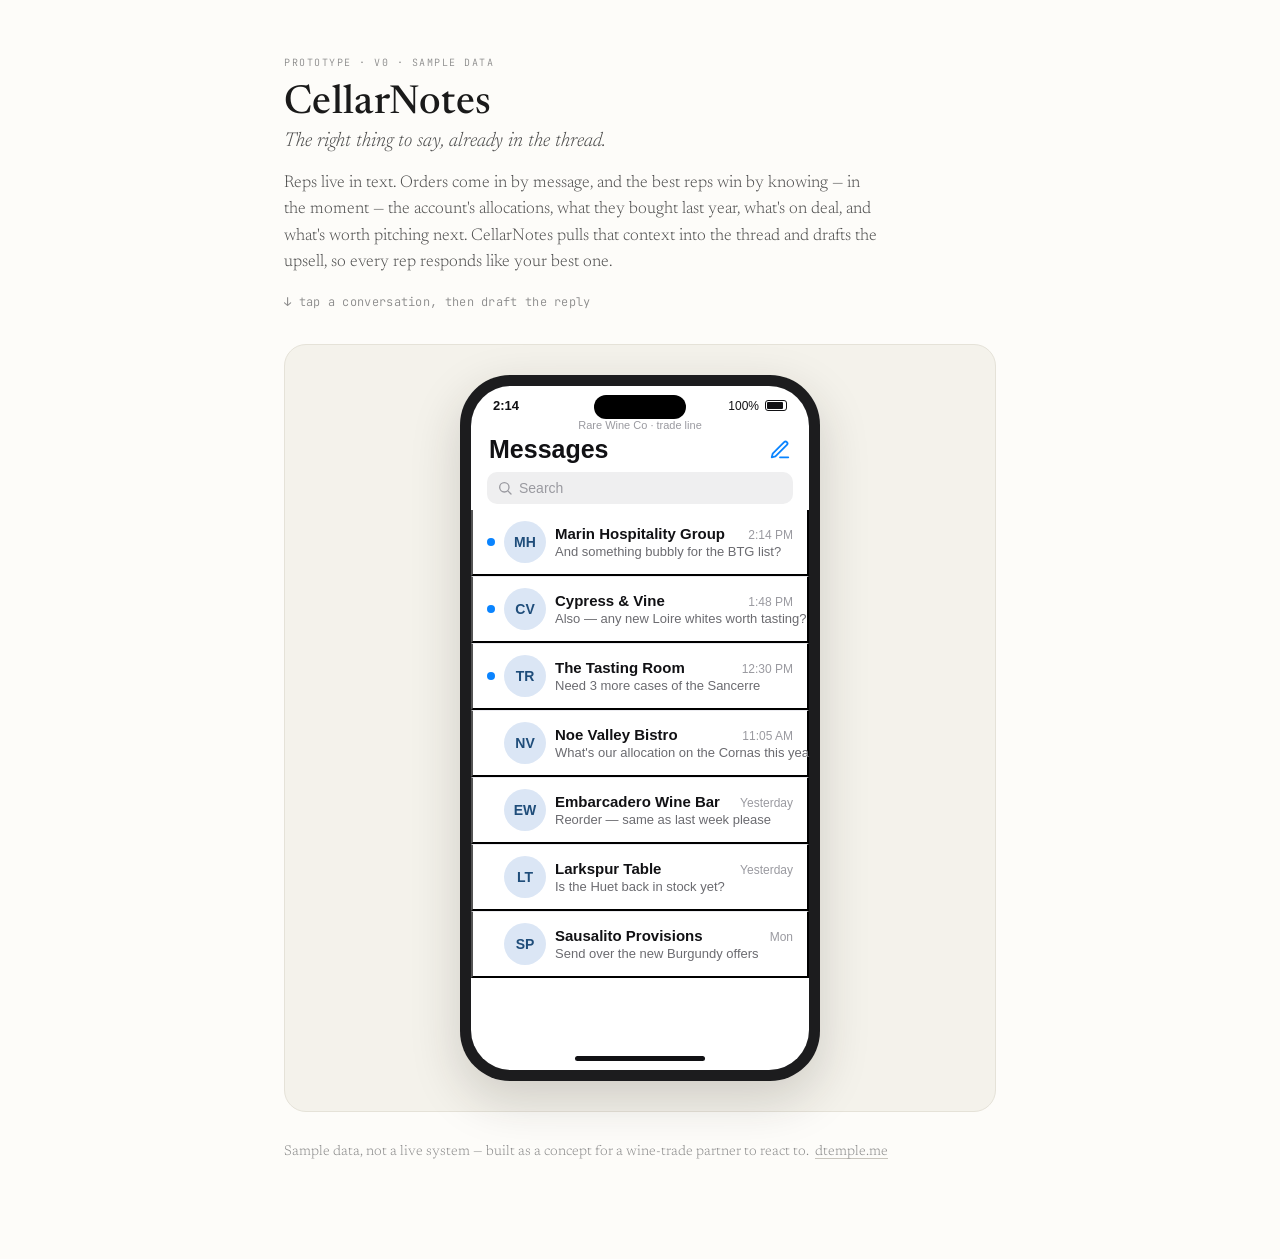
==== cellar-notes/index.html @ 5ddd9b8a "Add CellarNotes prototype at /cellar-notes (unlisted)" ====
<!doctype html>
<html lang="en">
<head>
<meta charset="utf-8" />
<meta name="viewport" content="width=device-width,initial-scale=1" />
<title>CellarNotes — prototype</title>
<meta name="description" content="A texting copilot for wine sales reps: every inbound order, enriched with the account data you need to upsell. Concept prototype." />
<meta name="theme-color" content="#fdfcf9" />
<meta property="og:title" content="CellarNotes — prototype" />
<meta property="og:description" content="A texting copilot for wine sales reps. Tap a conversation, see the account context, draft the upsell. Sample data, concept prototype." />
<meta property="og:type" content="website" />
<link rel="preconnect" href="https://fonts.googleapis.com">
<link rel="preconnect" href="https://fonts.gstatic.com" crossorigin>
<link href="https://fonts.googleapis.com/css2?family=Newsreader:ital,opsz,wght@0,6..72,300;0,6..72,400;0,6..72,500;0,6..72,600;1,6..72,400&family=JetBrains+Mono:wght@400;500&display=swap" rel="stylesheet">
<style>
  :root{
    --ink:#1a1a1a; --ink-2:#4a4a4a; --ink-3:#8a8a8a; --ink-4:#c8c5bd;
    --paper:#fdfcf9; --rule:#e5e2d8; --soft:#f4f2eb;
    --serif:'Newsreader',Georgia,'Times New Roman',serif;
    --mono:'JetBrains Mono',ui-monospace,SFMono-Regular,Menlo,monospace;
    /* phone palette (fixed light theme) */
    --scr:#ffffff; --bezel:#1c1c1e; --p1:#111114; --p2:#6b6b70; --p3:#9a9aa0;
    --sep:#ececf0; --bubble:#e9e9eb; --blue:#0a84ff; --bluebg:#eef4fc; --bluebd:#d3e2f5;
    --chipbg:#e7f0fb; --chiptx:#185fa5; --avbg:#dbe6f5; --avtx:#1f4d7a;
    --warn:#9a6700; --down:#b3261e; --up:#1e7a4d;
  }
  *{box-sizing:border-box}
  html,body{margin:0;padding:0}
  body{background:var(--paper);color:var(--ink);font-family:var(--serif);font-weight:300;-webkit-font-smoothing:antialiased;text-rendering:optimizeLegibility;}
  a{color:inherit}
  .wrap{max-width:760px;margin:0 auto;padding:56px 24px 96px;}
  .eyebrow{font-family:var(--mono);font-size:10px;letter-spacing:1.5px;text-transform:uppercase;color:var(--ink-3);margin:0 0 14px}
  h1{font-family:var(--serif);font-weight:500;font-size:40px;line-height:1.05;letter-spacing:0.3px;margin:0 0 6px}
  .lede{font-style:italic;font-size:20px;color:var(--ink-2);margin:0 0 20px}
  .intro{font-size:17px;line-height:1.55;color:var(--ink-2);max-width:60ch;margin:0 0 8px}
  .hint{font-family:var(--mono);font-size:12px;color:var(--ink-3);letter-spacing:.3px;margin:18px 0 0}
  .stage{margin:34px 0 0;background:var(--soft);border:1px solid var(--rule);border-radius:22px;padding:30px 16px;display:flex;justify-content:center}
  .foot{margin:30px 0 0;font-size:14px;color:var(--ink-3);line-height:1.5}
  .foot a{text-decoration:underline;text-decoration-color:var(--ink-4);text-underline-offset:3px}

  .device{width:min(360px,94vw);background:var(--bezel);border-radius:50px;padding:11px;box-shadow:0 18px 50px rgba(40,36,28,.18)}
  .screen{position:relative;background:var(--scr);border-radius:40px;overflow:hidden;height:min(720px,76vh);min-height:560px;display:flex;flex-direction:column;font-family:-apple-system,BlinkMacSystemFont,'Segoe UI',Roboto,Helvetica,Arial,sans-serif}
  .island{position:absolute;top:9px;left:50%;transform:translateX(-50%);width:92px;height:24px;background:#000;border-radius:14px;z-index:6}
  .statusbar{display:flex;justify-content:space-between;align-items:center;padding:12px 22px 4px;flex:none}
  .statusbar .t{font-size:13px;font-weight:600;color:var(--p1)}
  .batt{display:inline-block;width:22px;height:11px;border:1px solid var(--p1);border-radius:3px}
  .batt span{display:block;margin:1px;width:16px;height:7px;background:var(--p1);border-radius:1px}
  .scroll{flex:1;overflow-y:auto;-webkit-overflow-scrolling:touch}
  .homebar{height:5px;width:130px;background:var(--p1);border-radius:3px;margin:6px auto 9px;flex:none}
  svg.ic{display:block}

  /* inbox */
  .ib-top{display:flex;justify-content:space-between;align-items:center;padding:4px 18px 6px}
  .ib-top .h{font-size:25px;font-weight:600;color:var(--p1)}
  .ib-label{font-size:11px;color:var(--p3);text-align:center;margin:2px 0 0}
  .search{margin:2px 16px 6px;background:#efeff0;border-radius:10px;display:flex;align-items:center;gap:6px;padding:8px 10px;color:var(--p3);font-size:14px}
  .row{display:flex;align-items:center;gap:9px;padding:11px 14px;border-top:.5px solid var(--sep);cursor:pointer;background:none;width:100%;text-align:left;font:inherit}
  .row:hover{background:#f6f6f8}
  .row:first-of-type{border-top:none}
  .dot{width:8px;display:flex;justify-content:center;flex:none}
  .dot span{width:8px;height:8px;border-radius:50%;background:var(--blue)}
  .av{width:42px;height:42px;border-radius:50%;background:var(--avbg);color:var(--avtx);display:flex;align-items:center;justify-content:center;font-size:14px;font-weight:600;flex:none}
  .rmid{flex:1;min-width:0}
  .rtop{display:flex;justify-content:space-between;align-items:baseline;gap:8px}
  .rname{font-size:15px;font-weight:600;color:var(--p1)}
  .rtime{font-size:12px;color:var(--p3);white-space:nowrap}
  .rprev{margin:1px 0 0;font-size:13px;color:var(--p2);white-space:nowrap;overflow:hidden;text-overflow:ellipsis}

  /* thread */
  .thbar{position:relative;display:flex;flex-direction:column;align-items:center;gap:2px;padding:2px 46px 9px;border-bottom:.5px solid var(--sep);flex:none}
  .thbar .back{position:absolute;left:10px;top:4px;color:var(--blue);background:none;border:none;cursor:pointer;padding:4px}
  .thbar .info{position:absolute;right:14px;top:8px;color:var(--blue)}
  .thav{width:34px;height:34px;border-radius:50%;background:var(--avbg);color:var(--avtx);display:flex;align-items:center;justify-content:center;font-size:13px;font-weight:600}
  .thname{font-size:13px;font-weight:600;color:var(--p1)}
  .thsub{font-size:11px;color:var(--p3)}
  .msgs{padding:12px 14px;display:flex;flex-direction:column;gap:8px}
  .stamp{text-align:center;font-size:11px;color:var(--p3);margin:0 0 2px}
  .b-them{align-self:flex-start;max-width:80%;background:var(--bubble);color:var(--p1);border-radius:18px;padding:8px 13px;font-size:14.5px;line-height:1.4}
  .b-me{align-self:flex-end;max-width:80%;background:var(--blue);color:#fff;border-radius:18px;padding:8px 13px;font-size:14.5px;line-height:1.4}
  .card{border:.5px solid #e0e0e4;border-radius:14px;padding:12px;margin-top:2px}
  .card .chiprow{display:flex;align-items:center;gap:6px;margin-bottom:8px}
  .chip{display:inline-flex;align-items:center;gap:4px;background:var(--chipbg);color:var(--chiptx);font-size:12px;padding:3px 8px;border-radius:8px}
  .chip2{display:inline-flex;align-items:center;gap:5px;color:#0c447c;font-size:13px;font-weight:600}
  .auto{font-size:11px;color:var(--p3)}
  .crow{display:flex;justify-content:space-between;align-items:center;padding:5px 0;gap:10px}
  .crow+.crow{border-top:.5px solid #efeff2}
  .clab{font-size:13px;color:var(--p2)}
  .cval{font-size:13px;font-weight:600;color:var(--p1);text-align:right}
  .cval.warn{color:var(--warn)} .cval.down{color:var(--down)} .cval.up{color:var(--up)}
  .drawbtn{margin-top:10px;width:100%;display:flex;align-items:center;justify-content:center;gap:6px;background:#fff;border:1px solid var(--bluebd);color:#0c447c;border-radius:10px;padding:9px 0;font-size:13.5px;font-weight:600;cursor:pointer}
  .drawbtn:hover{background:#f6faff}
  .sugg{background:var(--bluebg);border:.5px solid var(--bluebd);border-radius:14px;padding:12px;margin-top:8px}
  .sugg .inner{background:#fff;border-radius:12px;padding:10px;margin:8px 0 10px;font-size:14px;line-height:1.5;color:var(--p1)}
  .sbtns{display:flex;gap:8px}
  .sbtns button{flex:1;display:flex;align-items:center;justify-content:center;gap:5px;border-radius:10px;padding:9px 0;font-size:14px;font-weight:600;cursor:pointer}
  .send{background:var(--blue);color:#fff;border:none}
  .edit{background:#fff;color:#0c447c;border:1px solid var(--bluebd)}
  .composer{display:flex;align-items:center;gap:8px;padding:8px 12px;border-top:.5px solid var(--sep);flex:none}
  .composer .plus{color:#8a8a8e;flex:none}
  .cwrap{flex:1;display:flex;align-items:center;border:1px solid #d6d6da;border-radius:18px;padding:4px 6px 4px 12px}
  .cwrap input{flex:1;border:none;outline:none;font-size:14px;font-family:inherit;background:transparent;color:var(--p1)}
  .cwrap input::placeholder{color:var(--p3)}
  .csend{width:28px;height:28px;border-radius:50%;background:var(--blue);color:#fff;border:none;display:flex;align-items:center;justify-content:center;cursor:pointer;flex:none}
  .csend.off{background:#cdd0d6;cursor:default}
  @media(max-width:520px){.wrap{padding:40px 16px 72px}h1{font-size:32px}.lede{font-size:18px}}
</style>
</head>
<body>
<div class="wrap">
  <p class="eyebrow">Prototype · v0 · sample data</p>
  <h1>CellarNotes</h1>
  <p class="lede">The right thing to say, already in the thread.</p>
  <p class="intro">Reps live in text. Orders come in by message, and the best reps win by knowing — in the moment — the account's allocations, what they bought last year, what's on deal, and what's worth pitching next. CellarNotes pulls that context into the thread and drafts the upsell, so every rep responds like your best one.</p>
  <p class="hint">↓ tap a conversation, then draft the reply</p>

  <div class="stage">
    <div class="device">
      <div class="screen">
        <div class="island"></div>
        <div class="statusbar">
          <span class="t" id="clock">2:14</span>
          <span style="display:flex;align-items:center;gap:6px">
            <span style="font-size:12px;color:var(--p1)">100%</span>
            <span class="batt"><span></span></span>
          </span>
        </div>
        <div class="scroll" id="scroll"></div>
        <div id="footer"></div>
        <div class="homebar"></div>
      </div>
    </div>
  </div>

  <p class="foot">Sample data, not a live system — built as a concept for a wine-trade partner to react to. &nbsp;<a href="https://dtemple.me/">dtemple.me</a></p>
</div>

<script>
function ic(name, size, cls){
  size = size || 20;
  var P = {
    chevL:['<path d="M15 18l-6-6 6-6"/>',0],
    chevR:['<path d="M9 6l6 6-6 6"/>',0],
    info:['<circle cx="12" cy="12" r="9"/><path d="M12 16v-4"/><path d="M12 8h.01"/>',0],
    search:['<circle cx="11" cy="11" r="7"/><path d="M21 21l-4.3-4.3"/>',0],
    pencil:['<path d="M12 20h9"/><path d="M16.5 3.5a2.1 2.1 0 0 1 3 3L7 19l-4 1 1-4z"/>',0],
    bolt:['<path d="M13 2L3 14h7l-1 8 10-12h-7z"/>',1],
    spark:['<path d="M12 3l1.7 4.8L18.5 9l-4.8 1.7L12 15l-1.7-4.3L5.5 9l4.8-1.2z"/>',1],
    send:['<path d="M22 2L11 13"/><path d="M22 2l-7 20-4-9-9-4z"/>',0],
    arrow:['<path d="M5 12h14"/><path d="M13 6l6 6-6 6"/>',0],
    mic:['<rect x="9" y="2" width="6" height="11" rx="3"/><path d="M5 10a7 7 0 0 0 14 0"/><path d="M12 19v3"/>',0],
    plus:['<path d="M12 5v14M5 12h14"/>',0]
  };
  var d = P[name]; var fill = d[1] ? 'currentColor' : 'none';
  return '<svg class="ic '+(cls||'')+'" width="'+size+'" height="'+size+'" viewBox="0 0 24 24" fill="'+fill+'" stroke="currentColor" stroke-width="2" stroke-linecap="round" stroke-linejoin="round" aria-hidden="true">'+d[0]+'</svg>';
}
function esc(s){return s.replace(/&/g,'&amp;').replace(/</g,'&lt;').replace(/>/g,'&gt;');}

var convs = {
  marin:{name:"Marin Hospitality Group",initials:"MH",sub:"on-premise · San Francisco",time:"2:14 PM",unread:true,
    preview:"And something bubbly for the BTG list?",
    messages:[{f:'them',t:"Hey — can I get 6 cases of the Conterno Barolo '19?"},{f:'them',t:"And something bubbly you'd put on a by-the-glass list?"}],
    context:[["Conterno '19 allocation","4 of 12 cases left","warn"],["Spend YTD vs last yr","$48k ↓ from $61k","down"],["Top categories","Champagne, Barolo",""],["Open deal","5% case rate · ends Fri",""],["Selosse Champagne","In stock · bought last spr","up"]],
    suggestion:"Got you down for 4 cases of the Conterno '19 — that's the last of your allocation, so good timing. For bubbles, the Selosse just landed and you crushed it last spring. Want 2 cases at your 5% case rate before it expires Friday?"},
  cypress:{name:"Cypress & Vine",initials:"CV",sub:"retail shop · Healdsburg",time:"1:48 PM",unread:true,
    preview:"Also — any new Loire whites worth tasting?",
    messages:[{f:'them',t:"Can we move Friday's delivery to Monday?"},{f:'them',t:"Also — any new Loire whites worth tasting?"}],
    context:[["Account standing","Net-30 · current","up"],["Spend YTD vs last yr","$22k ↑ from $17k","up"],["Huet Vouvray","Inbound Tue · 8 cases",""],["Last Loire order","None in 9 months","warn"]],
    suggestion:"No problem — I'll push the delivery to Monday. On Loire: the new Huet Vouvray lands Tuesday and you haven't tasted the lineup in a while. Want me to set aside 2 cases plus a sample for the team?"},
  tasting:{name:"The Tasting Room",initials:"TR",sub:"on-premise · Oakland",time:"12:30 PM",unread:true,
    preview:"Need 3 more cases of the Sancerre",
    messages:[{f:'them',t:"Need 3 more cases of the Sancerre"}],
    context:[["Sancerre (current)","In stock · 26 cases","up"],["Reorder pace","Every ~2 weeks",""],["Never tried","Pouilly-Fumé, same grower",""],["Open deal","Mixed-case 6% off",""]],
    suggestion:"3 cases of the Sancerre on the way. Same grower just released a Pouilly-Fumé that drinks like the Sancerre's bigger sibling — want me to drop one case in at the 6% mixed-case rate so you can pour both?"},
  noe:{name:"Noe Valley Bistro",initials:"NV",sub:"on-premise · San Francisco",time:"11:05 AM",unread:false,
    preview:"What's our allocation on the Cornas this year?",
    messages:[{f:'them',t:"What's our allocation on the Cornas this year?"}],
    context:[["Cornas allocation","2 of 6 cases left","warn"],["Spend YTD vs last yr","$31k ↑ from $28k","up"],["By-the-glass Rhônes","3 SKUs, strong sell-through",""],["Open deal","None active",""]],
    suggestion:"You've got 2 of your 6 cases of Cornas left for the year. Given how your Rhône by-the-glass is moving, want me to lock both now before they're gone? I can also send the new Saint-Joseph as a lower-price pour."},
  embarcadero:{name:"Embarcadero Wine Bar",initials:"EW",sub:"on-premise · San Francisco",time:"Yesterday",unread:false,
    preview:"Reorder — same as last week please",
    messages:[{f:'them',t:"Reorder — same as last week please"}],
    context:[["Last week's order","6 SKUs · $4.2k",""],["Out of stock now","1 of 6 (Muscadet)","warn"],["Spend YTD vs last yr","$58k ↑ from $44k","up"],["New arrival","Grower Champagne, fits list",""]],
    suggestion:"Reorder's in — heads up, the Muscadet from last week is out, so I subbed the same grower's Gros Plant (very close). Also just landed a grower Champagne that fits your list — want a case to try by the glass?"},
  larkspur:{name:"Larkspur Table",initials:"LT",sub:"on-premise · Larkspur",time:"Yesterday",unread:false,
    preview:"Is the Huet back in stock yet?",
    messages:[{f:'them',t:"Is the Huet back in stock yet?"}],
    context:[["Huet Vouvray","Back in stock today","up"],["Account standing","Net-30 · 12 days out",""],["Spend YTD vs last yr","$19k ↓ from $24k","down"],["Open deal","5% case rate · ends Fri",""]],
    suggestion:"Good timing — the Huet just came back in today. Want me to put aside 2 cases at the 5% case rate before it closes Friday? You're running a little behind last year, so I can throw in the new Muscadet sample too."},
  sausalito:{name:"Sausalito Provisions",initials:"SP",sub:"retail shop · Sausalito",time:"Mon",unread:false,
    preview:"Send over the new Burgundy offers",
    messages:[{f:'them',t:"Send over the new Burgundy offers"}],
    context:[["Burgundy offers","7 new · 2 allocated",""],["Past Burgundy spend","$12k last yr",""],["Allocated to you","Roulot, 1 case","up"],["Offer window","Closes Wed","warn"]],
    suggestion:"Sending the full Burgundy sheet now. Two are allocation-only this year and I've got you down for 1 case of the Roulot — want me to confirm that before the window closes Wednesday? Happy to walk the rest by phone."}
};
var order = ["marin","cypress","tasting","noe","embarcadero","larkspur","sausalito"];
var state = {screen:'inbox', active:null};

function inboxHTML(){
  var rows = order.map(function(id){
    var c = convs[id];
    return '<button class="row" onclick="openThread(\''+id+'\')">'+
      '<span class="dot">'+(c.unread?'<span></span>':'')+'</span>'+
      '<span class="av">'+c.initials+'</span>'+
      '<span class="rmid"><span class="rtop"><span class="rname">'+esc(c.name)+'</span><span class="rtime">'+c.time+'</span></span>'+
      '<span class="rprev">'+esc(c.preview)+'</span></span></button>';
  }).join('');
  return '<p class="ib-label">Rare Wine Co · trade line</p>'+
    '<div class="ib-top"><span class="h">Messages</span><span style="color:var(--blue)">'+ic('pencil',22)+'</span></div>'+
    '<div class="search">'+ic('search',16)+'<span>Search</span></div>'+
    rows;
}

function threadHTML(id){
  var c = convs[id];
  var msgs = c.messages.map(function(m){
    return '<div class="'+(m.f==='them'?'b-them':'b-me')+'">'+esc(m.t)+'</div>';
  }).join('');
  var ctx = c.context.map(function(r){
    return '<div class="crow"><span class="clab">'+esc(r[0])+'</span><span class="cval '+r[2]+'">'+esc(r[1])+'</span></div>';
  }).join('');
  var contextCard = '<div class="card"><div class="chiprow"><span class="chip">'+ic('bolt',13)+'Account context</span><span class="auto">auto-pulled</span></div>'+ctx;
  if(!c.showSuggestion){
    contextCard += '<button class="drawbtn" onclick="reveal(\''+id+'\')">'+ic('spark',15)+'Draft the upsell reply</button>';
  }
  contextCard += '</div>';
  var suggCard = '';
  if(c.showSuggestion){
    suggCard = '<div class="sugg"><span class="chip2">'+ic('spark',15)+'Suggested reply</span>'+
      '<div class="inner">'+esc(c.suggestion)+'</div>'+
      '<div class="sbtns"><button class="send" onclick="sendSugg(\''+id+'\')">'+ic('send',15)+'Send</button>'+
      '<button class="edit" onclick="editSugg(\''+id+'\')">'+ic('pencil',15)+'Edit</button></div></div>';
  }
  var draft = c.draft || '';
  var on = draft.trim().length>0;
  return '<div class="thbar"><button class="back" onclick="goInbox()" aria-label="Back">'+ic('chevL',26)+'</button>'+
      '<span class="info">'+ic('info',22)+'</span>'+
      '<span class="thav">'+c.initials+'</span><span class="thname">'+esc(c.name)+'</span><span class="thsub">'+esc(c.sub)+'</span></div>'+
    '<div class="msgs"><p class="stamp">Today 2:14 PM</p>'+msgs+contextCard+suggCard+'</div>';
}

function composerHTML(id){
  var c = convs[id]; var draft = c.draft||''; var on = draft.trim().length>0;
  return '<div class="composer"><span class="plus">'+ic('plus',24)+'</span>'+
    '<div class="cwrap"><input id="cin" placeholder="Message" value="'+esc(draft).replace(/"/g,'&quot;')+'" oninput="onType(\''+id+'\',this.value)" onkeydown="if(event.key===\'Enter\')sendTyped(\''+id+'\')">'+
    '<button class="csend '+(on?'':'off')+'" onclick="sendTyped(\''+id+'\')" aria-label="Send">'+ic('arrow',16)+'</button></div></div>';
}

function render(){
  var scroll = document.getElementById('scroll');
  var footer = document.getElementById('footer');
  if(state.screen==='inbox'){
    scroll.innerHTML = inboxHTML();
    footer.innerHTML = '';
  } else {
    scroll.innerHTML = threadHTML(state.active);
    footer.innerHTML = composerHTML(state.active);
    scroll.scrollTop = scroll.scrollHeight;
  }
}
function openThread(id){ state.screen='thread'; state.active=id; render(); }
function goInbox(){ state.screen='inbox'; state.active=null; render(); }
function reveal(id){ convs[id].showSuggestion=true; render(); }
function sendSugg(id){ var c=convs[id]; c.messages.push({f:'me',t:c.suggestion}); c.showSuggestion=false; c.unread=false; render(); }
function editSugg(id){ var c=convs[id]; c.draft=c.suggestion; c.showSuggestion=false; render(); var el=document.getElementById('cin'); if(el){el.focus(); el.setSelectionRange(el.value.length,el.value.length);} }
function onType(id,v){ convs[id].draft=v; var b=document.querySelector('.csend'); if(b){ if(v.trim().length>0) b.classList.remove('off'); else b.classList.add('off'); } }
function sendTyped(id){ var c=convs[id]; var v=(c.draft||'').trim(); if(!v) return; c.messages.push({f:'me',t:v}); c.draft=''; c.unread=false; render(); }

render();
</script>
</body>
</html>
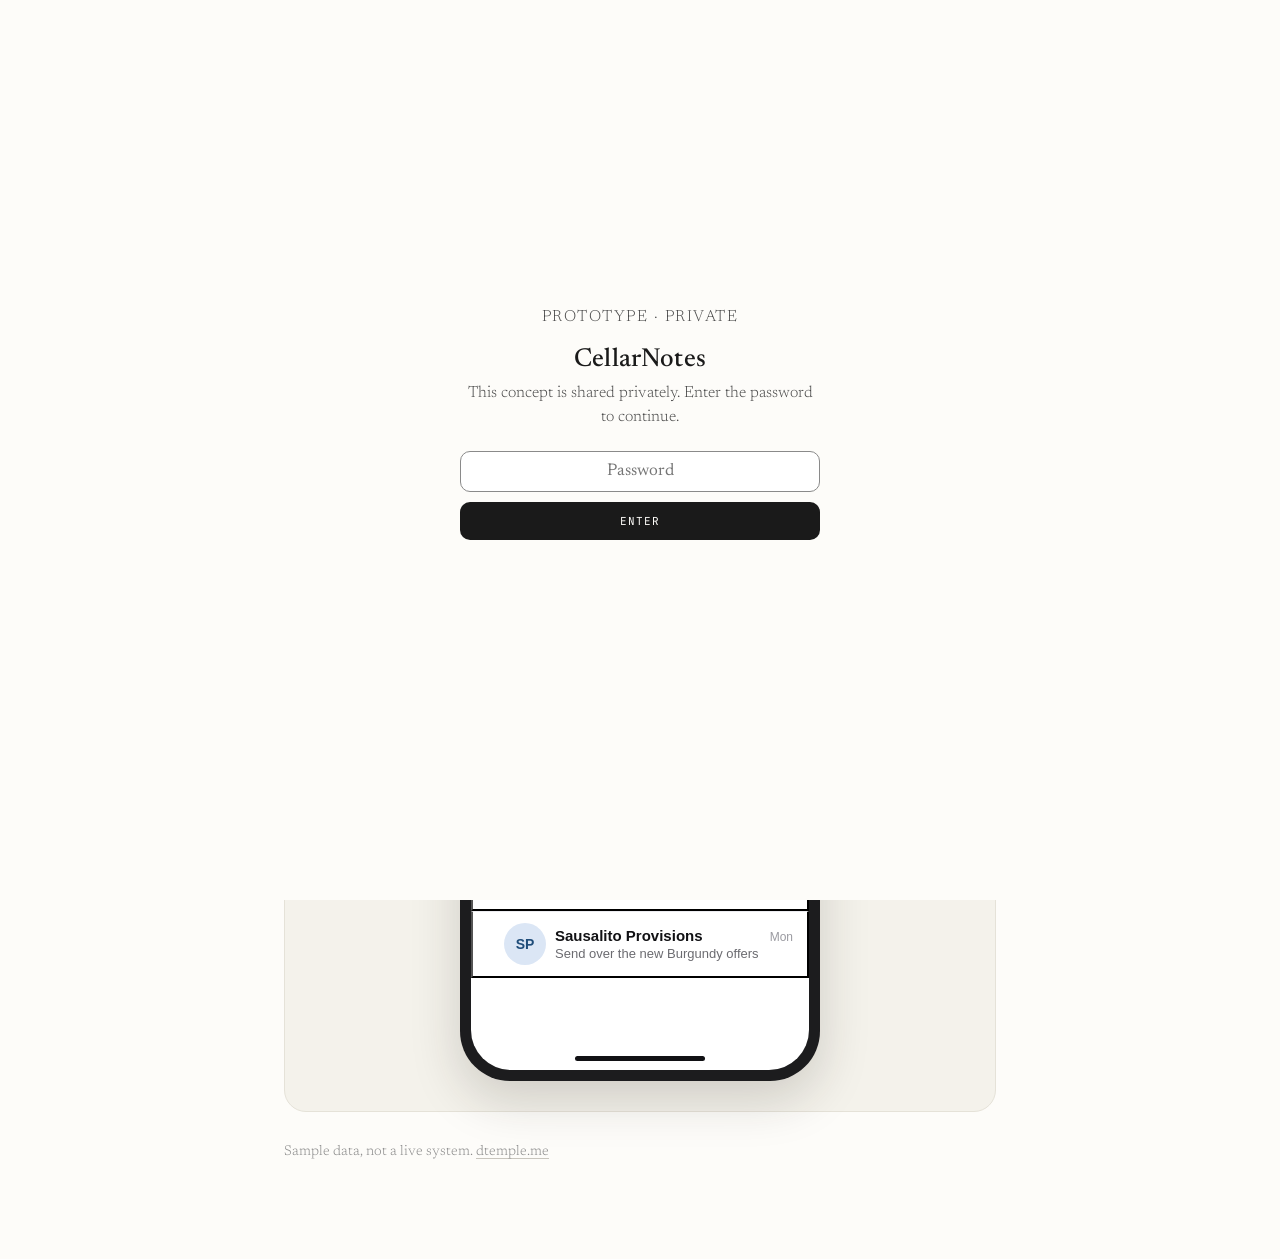
==== commit bb7a1356: "Add password gate to CellarNotes prototype Soft client-side gate (password: uno) so the prototype is" ====
--- a/cellar-notes/index.html
+++ b/cellar-notes/index.html
@@ -103,14 +103,41 @@
   .csend{width:28px;height:28px;border-radius:50%;background:var(--blue);color:#fff;border:none;display:flex;align-items:center;justify-content:center;cursor:pointer;flex:none}
   .csend.off{background:#cdd0d6;cursor:default}
   @media(max-width:520px){.wrap{padding:40px 16px 72px}h1{font-size:32px}.lede{font-size:18px}}
+
+  /* password gate */
+  .gate{position:fixed;inset:0;background:var(--paper);z-index:50;display:flex;align-items:center;justify-content:center;padding:24px}
+  .gate-card{width:min(360px,100%);text-align:center}
+  .gate .eyebrow{margin-bottom:18px}
+  .gate h2{font-family:var(--serif);font-weight:500;font-size:26px;letter-spacing:.3px;margin:0 0 8px;color:var(--ink)}
+  .gate p{font-family:var(--serif);font-weight:300;font-size:16px;line-height:1.5;color:var(--ink-2);margin:0 0 22px}
+  .gate-form{display:flex;flex-direction:column;gap:10px}
+  .gate input{font-family:var(--serif);font-size:17px;color:var(--ink);background:#fff;border:1px solid var(--rule);border-radius:10px;padding:11px 14px;outline:none;text-align:center}
+  .gate input:focus{border-color:var(--ink-3)}
+  .gate button{font-family:var(--mono);font-size:11px;letter-spacing:1px;text-transform:uppercase;color:var(--paper);background:var(--ink);border:none;border-radius:10px;padding:12px 0;cursor:pointer}
+  .gate button:hover{background:#000}
+  .gate-err{font-family:var(--mono);font-size:11px;letter-spacing:.5px;color:var(--down);min-height:14px;margin:4px 0 0;visibility:hidden}
+  .gate-err.show{visibility:visible}
+  body.locked{overflow:hidden}
 </style>
 </head>
-<body>
+<body class="locked">
+<div class="gate" id="gate">
+  <div class="gate-card">
+    <p class="eyebrow">Prototype · private</p>
+    <h2>CellarNotes</h2>
+    <p>This concept is shared privately. Enter the password to continue.</p>
+    <form class="gate-form" id="gateForm" autocomplete="off">
+      <input type="password" id="gatePass" placeholder="Password" aria-label="Password" autofocus />
+      <button type="submit">Enter</button>
+      <p class="gate-err" id="gateErr">Incorrect password</p>
+    </form>
+  </div>
+</div>
 <div class="wrap">
   <p class="eyebrow">Prototype · v0 · sample data</p>
-  <h1>CellarNotes</h1>
-  <p class="lede">The right thing to say, already in the thread.</p>
-  <p class="intro">Reps live in text. Orders come in by message, and the best reps win by knowing — in the moment — the account's allocations, what they bought last year, what's on deal, and what's worth pitching next. CellarNotes pulls that context into the thread and drafts the upsell, so every rep responds like your best one.</p>
+  <h1>CellarNotes (working name)</h1>
+  <p class="lede">Example of account data in SMS.</p>
+  <p class="intro">Here's the simplest version of what the idea we discussed could look like. Do you think folks would pay for this? This is janky but hopefully gives an example of how it could work. It looks like Snowflake integration would be relatively easy, Netsuite a little harder but still possible.</p>
   <p class="hint">↓ tap a conversation, then draft the reply</p>
 
   <div class="stage">
@@ -131,10 +158,30 @@
     </div>
   </div>
 
-  <p class="foot">Sample data, not a live system — built as a concept for a wine-trade partner to react to. &nbsp;<a href="https://dtemple.me/">dtemple.me</a></p>
+  <p class="foot">Sample data, not a live system.&nbsp;<a href="https://dtemple.me/">dtemple.me</a></p>
 </div>
 
 <script>
+(function(){
+  var PASS = 'uno';
+  var gate = document.getElementById('gate');
+  function unlock(){
+    document.body.classList.remove('locked');
+    gate.style.display = 'none';
+    try{ sessionStorage.setItem('cn_unlocked','1'); }catch(e){}
+  }
+  if(sessionStorage.getItem && sessionStorage.getItem('cn_unlocked')==='1'){ unlock(); }
+  document.getElementById('gateForm').addEventListener('submit', function(e){
+    e.preventDefault();
+    var val = document.getElementById('gatePass').value.trim().toLowerCase();
+    if(val === PASS){ unlock(); }
+    else {
+      document.getElementById('gateErr').classList.add('show');
+      var inp = document.getElementById('gatePass');
+      inp.value = ''; inp.focus();
+    }
+  });
+})();
 function ic(name, size, cls){
   size = size || 20;
   var P = {
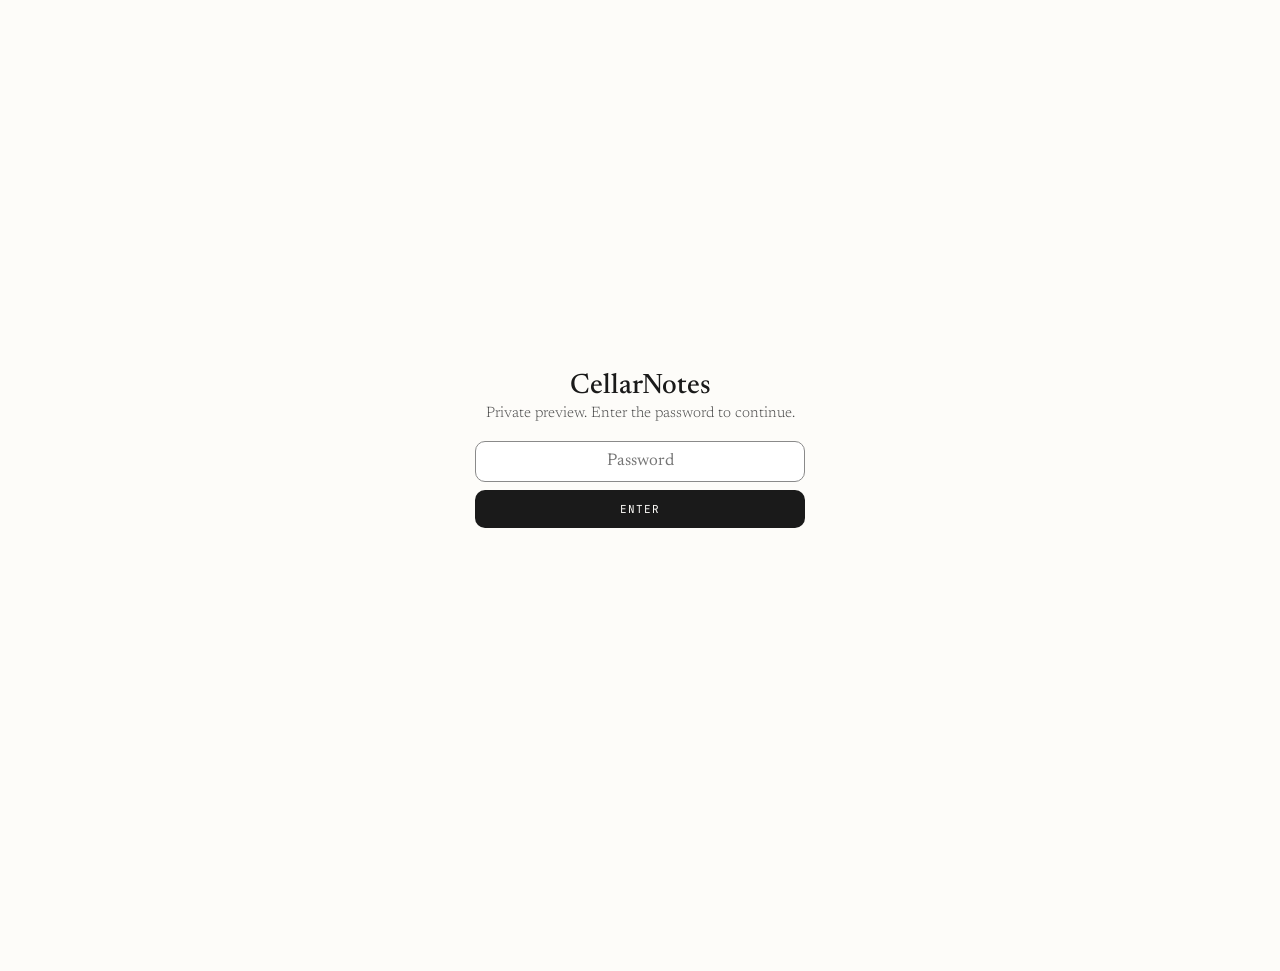
==== commit d62e9b9f: "CellarNotes: single landing page linking concept, demo, and tool" ====
--- a/cellar-notes/index.html
+++ b/cellar-notes/index.html
@@ -3,12 +3,8 @@
 <head>
 <meta charset="utf-8" />
 <meta name="viewport" content="width=device-width,initial-scale=1" />
-<title>CellarNotes — prototype</title>
-<meta name="description" content="A texting copilot for wine sales reps: every inbound order, enriched with the account data you need to upsell. Concept prototype." />
-<meta name="theme-color" content="#fdfcf9" />
-<meta property="og:title" content="CellarNotes — prototype" />
-<meta property="og:description" content="A texting copilot for wine sales reps. Tap a conversation, see the account context, draft the upsell. Sample data, concept prototype." />
-<meta property="og:type" content="website" />
+<title>CellarNotes — previews</title>
+<meta name="robots" content="noindex" />
 <link rel="preconnect" href="https://fonts.googleapis.com">
 <link rel="preconnect" href="https://fonts.gstatic.com" crossorigin>
 <link href="https://fonts.googleapis.com/css2?family=Newsreader:ital,opsz,wght@0,6..72,300;0,6..72,400;0,6..72,500;0,6..72,600;1,6..72,400&family=JetBrains+Mono:wght@400;500&display=swap" rel="stylesheet">
@@ -18,301 +14,77 @@
     --paper:#fdfcf9; --rule:#e5e2d8; --soft:#f4f2eb;
     --serif:'Newsreader',Georgia,'Times New Roman',serif;
     --mono:'JetBrains Mono',ui-monospace,SFMono-Regular,Menlo,monospace;
-    /* phone palette (fixed light theme) */
-    --scr:#ffffff; --bezel:#1c1c1e; --p1:#111114; --p2:#6b6b70; --p3:#9a9aa0;
-    --sep:#ececf0; --bubble:#e9e9eb; --blue:#0a84ff; --bluebg:#eef4fc; --bluebd:#d3e2f5;
-    --chipbg:#e7f0fb; --chiptx:#185fa5; --avbg:#dbe6f5; --avtx:#1f4d7a;
-    --warn:#9a6700; --down:#b3261e; --up:#1e7a4d;
   }
-  *{box-sizing:border-box}
-  html,body{margin:0;padding:0}
-  body{background:var(--paper);color:var(--ink);font-family:var(--serif);font-weight:300;-webkit-font-smoothing:antialiased;text-rendering:optimizeLegibility;}
-  a{color:inherit}
-  .wrap{max-width:760px;margin:0 auto;padding:56px 24px 96px;}
+  *{box-sizing:border-box} html,body{margin:0;padding:0}
+  body{background:var(--paper);color:var(--ink);font-family:var(--serif);font-weight:300;-webkit-font-smoothing:antialiased}
+  .wrap{max-width:640px;margin:0 auto;padding:64px 24px 96px}
   .eyebrow{font-family:var(--mono);font-size:10px;letter-spacing:1.5px;text-transform:uppercase;color:var(--ink-3);margin:0 0 14px}
-  h1{font-family:var(--serif);font-weight:500;font-size:40px;line-height:1.05;letter-spacing:0.3px;margin:0 0 6px}
-  .lede{font-style:italic;font-size:20px;color:var(--ink-2);margin:0 0 20px}
-  .intro{font-size:17px;line-height:1.55;color:var(--ink-2);max-width:60ch;margin:0 0 8px}
-  .hint{font-family:var(--mono);font-size:12px;color:var(--ink-3);letter-spacing:.3px;margin:18px 0 0}
-  .stage{margin:34px 0 0;background:var(--soft);border:1px solid var(--rule);border-radius:22px;padding:30px 16px;display:flex;justify-content:center}
-  .foot{margin:30px 0 0;font-size:14px;color:var(--ink-3);line-height:1.5}
-  .foot a{text-decoration:underline;text-decoration-color:var(--ink-4);text-underline-offset:3px}
-
-  .device{width:min(360px,94vw);background:var(--bezel);border-radius:50px;padding:11px;box-shadow:0 18px 50px rgba(40,36,28,.18)}
-  .screen{position:relative;background:var(--scr);border-radius:40px;overflow:hidden;height:min(720px,76vh);min-height:560px;display:flex;flex-direction:column;font-family:-apple-system,BlinkMacSystemFont,'Segoe UI',Roboto,Helvetica,Arial,sans-serif}
-  .island{position:absolute;top:9px;left:50%;transform:translateX(-50%);width:92px;height:24px;background:#000;border-radius:14px;z-index:6}
-  .statusbar{display:flex;justify-content:space-between;align-items:center;padding:12px 22px 4px;flex:none}
-  .statusbar .t{font-size:13px;font-weight:600;color:var(--p1)}
-  .batt{display:inline-block;width:22px;height:11px;border:1px solid var(--p1);border-radius:3px}
-  .batt span{display:block;margin:1px;width:16px;height:7px;background:var(--p1);border-radius:1px}
-  .scroll{flex:1;overflow-y:auto;-webkit-overflow-scrolling:touch}
-  .homebar{height:5px;width:130px;background:var(--p1);border-radius:3px;margin:6px auto 9px;flex:none}
-  svg.ic{display:block}
-
-  /* inbox */
-  .ib-top{display:flex;justify-content:space-between;align-items:center;padding:4px 18px 6px}
-  .ib-top .h{font-size:25px;font-weight:600;color:var(--p1)}
-  .ib-label{font-size:11px;color:var(--p3);text-align:center;margin:2px 0 0}
-  .search{margin:2px 16px 6px;background:#efeff0;border-radius:10px;display:flex;align-items:center;gap:6px;padding:8px 10px;color:var(--p3);font-size:14px}
-  .row{display:flex;align-items:center;gap:9px;padding:11px 14px;border-top:.5px solid var(--sep);cursor:pointer;background:none;width:100%;text-align:left;font:inherit}
-  .row:hover{background:#f6f6f8}
-  .row:first-of-type{border-top:none}
-  .dot{width:8px;display:flex;justify-content:center;flex:none}
-  .dot span{width:8px;height:8px;border-radius:50%;background:var(--blue)}
-  .av{width:42px;height:42px;border-radius:50%;background:var(--avbg);color:var(--avtx);display:flex;align-items:center;justify-content:center;font-size:14px;font-weight:600;flex:none}
-  .rmid{flex:1;min-width:0}
-  .rtop{display:flex;justify-content:space-between;align-items:baseline;gap:8px}
-  .rname{font-size:15px;font-weight:600;color:var(--p1)}
-  .rtime{font-size:12px;color:var(--p3);white-space:nowrap}
-  .rprev{margin:1px 0 0;font-size:13px;color:var(--p2);white-space:nowrap;overflow:hidden;text-overflow:ellipsis}
-
-  /* thread */
-  .thbar{position:relative;display:flex;flex-direction:column;align-items:center;gap:2px;padding:2px 46px 9px;border-bottom:.5px solid var(--sep);flex:none}
-  .thbar .back{position:absolute;left:10px;top:4px;color:var(--blue);background:none;border:none;cursor:pointer;padding:4px}
-  .thbar .info{position:absolute;right:14px;top:8px;color:var(--blue)}
-  .thav{width:34px;height:34px;border-radius:50%;background:var(--avbg);color:var(--avtx);display:flex;align-items:center;justify-content:center;font-size:13px;font-weight:600}
-  .thname{font-size:13px;font-weight:600;color:var(--p1)}
-  .thsub{font-size:11px;color:var(--p3)}
-  .msgs{padding:12px 14px;display:flex;flex-direction:column;gap:8px}
-  .stamp{text-align:center;font-size:11px;color:var(--p3);margin:0 0 2px}
-  .b-them{align-self:flex-start;max-width:80%;background:var(--bubble);color:var(--p1);border-radius:18px;padding:8px 13px;font-size:14.5px;line-height:1.4}
-  .b-me{align-self:flex-end;max-width:80%;background:var(--blue);color:#fff;border-radius:18px;padding:8px 13px;font-size:14.5px;line-height:1.4}
-  .card{border:.5px solid #e0e0e4;border-radius:14px;padding:12px;margin-top:2px}
-  .card .chiprow{display:flex;align-items:center;gap:6px;margin-bottom:8px}
-  .chip{display:inline-flex;align-items:center;gap:4px;background:var(--chipbg);color:var(--chiptx);font-size:12px;padding:3px 8px;border-radius:8px}
-  .chip2{display:inline-flex;align-items:center;gap:5px;color:#0c447c;font-size:13px;font-weight:600}
-  .auto{font-size:11px;color:var(--p3)}
-  .crow{display:flex;justify-content:space-between;align-items:center;padding:5px 0;gap:10px}
-  .crow+.crow{border-top:.5px solid #efeff2}
-  .clab{font-size:13px;color:var(--p2)}
-  .cval{font-size:13px;font-weight:600;color:var(--p1);text-align:right}
-  .cval.warn{color:var(--warn)} .cval.down{color:var(--down)} .cval.up{color:var(--up)}
-  .drawbtn{margin-top:10px;width:100%;display:flex;align-items:center;justify-content:center;gap:6px;background:#fff;border:1px solid var(--bluebd);color:#0c447c;border-radius:10px;padding:9px 0;font-size:13.5px;font-weight:600;cursor:pointer}
-  .drawbtn:hover{background:#f6faff}
-  .sugg{background:var(--bluebg);border:.5px solid var(--bluebd);border-radius:14px;padding:12px;margin-top:8px}
-  .sugg .inner{background:#fff;border-radius:12px;padding:10px;margin:8px 0 10px;font-size:14px;line-height:1.5;color:var(--p1)}
-  .sbtns{display:flex;gap:8px}
-  .sbtns button{flex:1;display:flex;align-items:center;justify-content:center;gap:5px;border-radius:10px;padding:9px 0;font-size:14px;font-weight:600;cursor:pointer}
-  .send{background:var(--blue);color:#fff;border:none}
-  .edit{background:#fff;color:#0c447c;border:1px solid var(--bluebd)}
-  .composer{display:flex;align-items:center;gap:8px;padding:8px 12px;border-top:.5px solid var(--sep);flex:none}
-  .composer .plus{color:#8a8a8e;flex:none}
-  .cwrap{flex:1;display:flex;align-items:center;border:1px solid #d6d6da;border-radius:18px;padding:4px 6px 4px 12px}
-  .cwrap input{flex:1;border:none;outline:none;font-size:14px;font-family:inherit;background:transparent;color:var(--p1)}
-  .cwrap input::placeholder{color:var(--p3)}
-  .csend{width:28px;height:28px;border-radius:50%;background:var(--blue);color:#fff;border:none;display:flex;align-items:center;justify-content:center;cursor:pointer;flex:none}
-  .csend.off{background:#cdd0d6;cursor:default}
-  @media(max-width:520px){.wrap{padding:40px 16px 72px}h1{font-size:32px}.lede{font-size:18px}}
-
-  /* password gate */
+  h1{font-family:var(--serif);font-weight:500;font-size:40px;line-height:1.05;letter-spacing:.3px;margin:0 0 6px}
+  .lede{font-style:italic;font-size:20px;color:var(--ink-2);margin:0 0 14px}
+  .intro{font-size:16px;line-height:1.55;color:var(--ink-2);max-width:54ch;margin:0 0 36px}
+  a.card{display:block;text-decoration:none;color:inherit;border:1px solid var(--rule);border-radius:16px;padding:20px 22px;margin:0 0 14px;background:#fff;transition:border-color .12s,transform .12s}
+  a.card:hover{border-color:var(--ink-3);transform:translateY(-1px)}
+  .clabel{font-family:var(--mono);font-size:10px;letter-spacing:1.2px;text-transform:uppercase;color:var(--ink-3);margin:0 0 8px;display:flex;gap:8px;align-items:center}
+  .pill{border:1px solid var(--ink-4);border-radius:20px;padding:2px 8px;font-size:9px}
+  .ctitle{font-family:var(--serif);font-weight:500;font-size:22px;margin:0 0 4px;display:flex;justify-content:space-between;align-items:baseline;gap:10px}
+  .arrow{font-family:var(--mono);font-size:15px;color:var(--ink-3)}
+  a.card:hover .arrow{color:var(--ink)}
+  .cdesc{font-size:15px;line-height:1.5;color:var(--ink-2);margin:0}
+  .foot{margin:34px 0 0;font-size:13.5px;color:var(--ink-3);line-height:1.5}
+  .foot a{color:inherit;text-decoration:underline;text-decoration-color:var(--ink-4);text-underline-offset:3px}
+  /* gate */
   .gate{position:fixed;inset:0;background:var(--paper);z-index:50;display:flex;align-items:center;justify-content:center;padding:24px}
-  .gate-card{width:min(360px,100%);text-align:center}
-  .gate .eyebrow{margin-bottom:18px}
-  .gate h2{font-family:var(--serif);font-weight:500;font-size:26px;letter-spacing:.3px;margin:0 0 8px;color:var(--ink)}
-  .gate p{font-family:var(--serif);font-weight:300;font-size:16px;line-height:1.5;color:var(--ink-2);margin:0 0 22px}
-  .gate-form{display:flex;flex-direction:column;gap:10px}
-  .gate input{font-family:var(--serif);font-size:17px;color:var(--ink);background:#fff;border:1px solid var(--rule);border-radius:10px;padding:11px 14px;outline:none;text-align:center}
+  .gate form{width:min(330px,100%);text-align:center}
+  .gate .brand{font-family:var(--serif);font-weight:500;font-size:28px;margin:0 0 6px}
+  .gate p{font-size:15px;color:var(--ink-2);margin:0 0 20px}
+  .gate input{width:100%;font-family:var(--serif);font-size:17px;padding:11px 14px;border:1px solid var(--rule);border-radius:10px;text-align:center;outline:none;margin-bottom:8px}
   .gate input:focus{border-color:var(--ink-3)}
-  .gate button{font-family:var(--mono);font-size:11px;letter-spacing:1px;text-transform:uppercase;color:var(--paper);background:var(--ink);border:none;border-radius:10px;padding:12px 0;cursor:pointer}
-  .gate button:hover{background:#000}
-  .gate-err{font-family:var(--mono);font-size:11px;letter-spacing:.5px;color:var(--down);min-height:14px;margin:4px 0 0;visibility:hidden}
-  .gate-err.show{visibility:visible}
+  .gate button{width:100%;font-family:var(--mono);font-size:11px;letter-spacing:1px;text-transform:uppercase;color:var(--paper);background:var(--ink);border:none;border-radius:10px;padding:12px;cursor:pointer}
   body.locked{overflow:hidden}
+  @media(max-width:520px){.wrap{padding:44px 18px 72px}h1{font-size:32px}}
 </style>
 </head>
 <body class="locked">
-<div class="gate" id="gate">
-  <div class="gate-card">
-    <p class="eyebrow">Prototype · private</p>
-    <h2>CellarNotes</h2>
-    <p>This concept is shared privately. Enter the password to continue.</p>
-    <form class="gate-form" id="gateForm" autocomplete="off">
-      <input type="password" id="gatePass" placeholder="Password" aria-label="Password" autofocus />
-      <button type="submit">Enter</button>
-      <p class="gate-err" id="gateErr">Incorrect password</p>
-    </form>
-  </div>
-</div>
+<div class="gate" id="gate"><form id="gf"><div class="brand">CellarNotes</div><p>Private preview. Enter the password to continue.</p><input id="gp" type="password" placeholder="Password" autofocus><button>Enter</button></form></div>
+
 <div class="wrap">
-  <p class="eyebrow">Prototype · v0 · sample data</p>
-  <h1>CellarNotes (working name)</h1>
-  <p class="lede">Example of account data in SMS.</p>
-  <p class="intro">Here's the simplest version of what the idea we discussed could look like. Do you think folks would pay for this? This is janky but hopefully gives an example of how it could work. It looks like Snowflake integration would be relatively easy, Netsuite a little harder but still possible.</p>
-  <p class="hint">↓ tap a conversation, then draft the reply</p>
+  <p class="eyebrow">Private preview</p>
+  <h1>CellarNotes</h1>
+  <p class="lede">A texting copilot for wine sales reps.</p>
+  <p class="intro">Three views of the same idea, newest first — from a rough sketch, to the concept wired with real Rare Wine Co. data, to a working tool a rep could open tomorrow. Everything below is sample/illustrative or private data, shared behind this password.</p>
 
-  <div class="stage">
-    <div class="device">
-      <div class="screen">
-        <div class="island"></div>
-        <div class="statusbar">
-          <span class="t" id="clock">2:14</span>
-          <span style="display:flex;align-items:center;gap:6px">
-            <span style="font-size:12px;color:var(--p1)">100%</span>
-            <span class="batt"><span></span></span>
-          </span>
-        </div>
-        <div class="scroll" id="scroll"></div>
-        <div id="footer"></div>
-        <div class="homebar"></div>
-      </div>
-    </div>
-  </div>
+  <a class="card" href="tool/">
+    <div class="clabel"><span class="pill">Working tool</span> v1 · real data</div>
+    <div class="ctitle">Jon's dashboard <span class="arrow">→</span></div>
+    <p class="cdesc">A lightweight web tool on Jon Sillcocks' real 257-account book. A daily "Today" call-list — allocations running low, accounts slipping, accounts due to reorder — plus account lookup with a suggested pitch. The version built to actually be used.</p>
+  </a>
 
-  <p class="foot">Sample data, not a live system.&nbsp;<a href="https://dtemple.me/">dtemple.me</a></p>
+  <a class="card" href="demo/">
+    <div class="clabel"><span class="pill">Prototype</span> real data · private</div>
+    <div class="ctitle">Real-data prototype <span class="arrow">→</span></div>
+    <p class="cdesc">The texting concept wired to two years of real sales, live allocation scarcity, and current inventory. Toggle on- vs off-premise accounts. Every figure in the cards comes from the export.</p>
+  </a>
+
+  <a class="card" href="concept/">
+    <div class="clabel"><span class="pill">Concept</span> fictional data</div>
+    <div class="ctitle">Concept prototype <span class="arrow">→</span></div>
+    <p class="cdesc">The original sketch: an inbound order text, enriched with the account context a rep needs to upsell, and a drafted reply to send or edit. Fictional accounts — the shape of the idea.</p>
+  </a>
+
+  <p class="foot">Private and password-gated. &nbsp;<a href="https://dtemple.me/">dtemple.me</a></p>
 </div>
 
 <script>
 (function(){
-  var PASS = 'uno';
-  var gate = document.getElementById('gate');
-  function unlock(){
-    document.body.classList.remove('locked');
-    gate.style.display = 'none';
-    try{ sessionStorage.setItem('cn_unlocked','1'); }catch(e){}
-  }
-  if(sessionStorage.getItem && sessionStorage.getItem('cn_unlocked')==='1'){ unlock(); }
-  document.getElementById('gateForm').addEventListener('submit', function(e){
+  var g=document.getElementById('gate');
+  function u(){document.body.classList.remove('locked');g.style.display='none';try{sessionStorage.setItem('cn_unlocked','1');}catch(e){}}
+  if(window.sessionStorage&&sessionStorage.getItem('cn_unlocked')==='1'){u();}
+  document.getElementById('gf').addEventListener('submit',function(e){
     e.preventDefault();
-    var val = document.getElementById('gatePass').value.trim().toLowerCase();
-    if(val === PASS){ unlock(); }
-    else {
-      document.getElementById('gateErr').classList.add('show');
-      var inp = document.getElementById('gatePass');
-      inp.value = ''; inp.focus();
-    }
+    if(document.getElementById('gp').value.trim().toLowerCase()==='uno'){u();}
+    else{document.getElementById('gp').value='';document.getElementById('gp').focus();}
   });
 })();
-function ic(name, size, cls){
-  size = size || 20;
-  var P = {
-    chevL:['<path d="M15 18l-6-6 6-6"/>',0],
-    chevR:['<path d="M9 6l6 6-6 6"/>',0],
-    info:['<circle cx="12" cy="12" r="9"/><path d="M12 16v-4"/><path d="M12 8h.01"/>',0],
-    search:['<circle cx="11" cy="11" r="7"/><path d="M21 21l-4.3-4.3"/>',0],
-    pencil:['<path d="M12 20h9"/><path d="M16.5 3.5a2.1 2.1 0 0 1 3 3L7 19l-4 1 1-4z"/>',0],
-    bolt:['<path d="M13 2L3 14h7l-1 8 10-12h-7z"/>',1],
-    spark:['<path d="M12 3l1.7 4.8L18.5 9l-4.8 1.7L12 15l-1.7-4.3L5.5 9l4.8-1.2z"/>',1],
-    send:['<path d="M22 2L11 13"/><path d="M22 2l-7 20-4-9-9-4z"/>',0],
-    arrow:['<path d="M5 12h14"/><path d="M13 6l6 6-6 6"/>',0],
-    mic:['<rect x="9" y="2" width="6" height="11" rx="3"/><path d="M5 10a7 7 0 0 0 14 0"/><path d="M12 19v3"/>',0],
-    plus:['<path d="M12 5v14M5 12h14"/>',0]
-  };
-  var d = P[name]; var fill = d[1] ? 'currentColor' : 'none';
-  return '<svg class="ic '+(cls||'')+'" width="'+size+'" height="'+size+'" viewBox="0 0 24 24" fill="'+fill+'" stroke="currentColor" stroke-width="2" stroke-linecap="round" stroke-linejoin="round" aria-hidden="true">'+d[0]+'</svg>';
-}
-function esc(s){return s.replace(/&/g,'&amp;').replace(/</g,'&lt;').replace(/>/g,'&gt;');}
-
-var convs = {
-  marin:{name:"Marin Hospitality Group",initials:"MH",sub:"on-premise · San Francisco",time:"2:14 PM",unread:true,
-    preview:"And something bubbly for the BTG list?",
-    messages:[{f:'them',t:"Hey — can I get 6 cases of the Conterno Barolo '19?"},{f:'them',t:"And something bubbly you'd put on a by-the-glass list?"}],
-    context:[["Conterno '19 allocation","4 of 12 cases left","warn"],["Spend YTD vs last yr","$48k ↓ from $61k","down"],["Top categories","Champagne, Barolo",""],["Open deal","5% case rate · ends Fri",""],["Selosse Champagne","In stock · bought last spr","up"]],
-    suggestion:"Got you down for 4 cases of the Conterno '19 — that's the last of your allocation, so good timing. For bubbles, the Selosse just landed and you crushed it last spring. Want 2 cases at your 5% case rate before it expires Friday?"},
-  cypress:{name:"Cypress & Vine",initials:"CV",sub:"retail shop · Healdsburg",time:"1:48 PM",unread:true,
-    preview:"Also — any new Loire whites worth tasting?",
-    messages:[{f:'them',t:"Can we move Friday's delivery to Monday?"},{f:'them',t:"Also — any new Loire whites worth tasting?"}],
-    context:[["Account standing","Net-30 · current","up"],["Spend YTD vs last yr","$22k ↑ from $17k","up"],["Huet Vouvray","Inbound Tue · 8 cases",""],["Last Loire order","None in 9 months","warn"]],
-    suggestion:"No problem — I'll push the delivery to Monday. On Loire: the new Huet Vouvray lands Tuesday and you haven't tasted the lineup in a while. Want me to set aside 2 cases plus a sample for the team?"},
-  tasting:{name:"The Tasting Room",initials:"TR",sub:"on-premise · Oakland",time:"12:30 PM",unread:true,
-    preview:"Need 3 more cases of the Sancerre",
-    messages:[{f:'them',t:"Need 3 more cases of the Sancerre"}],
-    context:[["Sancerre (current)","In stock · 26 cases","up"],["Reorder pace","Every ~2 weeks",""],["Never tried","Pouilly-Fumé, same grower",""],["Open deal","Mixed-case 6% off",""]],
-    suggestion:"3 cases of the Sancerre on the way. Same grower just released a Pouilly-Fumé that drinks like the Sancerre's bigger sibling — want me to drop one case in at the 6% mixed-case rate so you can pour both?"},
-  noe:{name:"Noe Valley Bistro",initials:"NV",sub:"on-premise · San Francisco",time:"11:05 AM",unread:false,
-    preview:"What's our allocation on the Cornas this year?",
-    messages:[{f:'them',t:"What's our allocation on the Cornas this year?"}],
-    context:[["Cornas allocation","2 of 6 cases left","warn"],["Spend YTD vs last yr","$31k ↑ from $28k","up"],["By-the-glass Rhônes","3 SKUs, strong sell-through",""],["Open deal","None active",""]],
-    suggestion:"You've got 2 of your 6 cases of Cornas left for the year. Given how your Rhône by-the-glass is moving, want me to lock both now before they're gone? I can also send the new Saint-Joseph as a lower-price pour."},
-  embarcadero:{name:"Embarcadero Wine Bar",initials:"EW",sub:"on-premise · San Francisco",time:"Yesterday",unread:false,
-    preview:"Reorder — same as last week please",
-    messages:[{f:'them',t:"Reorder — same as last week please"}],
-    context:[["Last week's order","6 SKUs · $4.2k",""],["Out of stock now","1 of 6 (Muscadet)","warn"],["Spend YTD vs last yr","$58k ↑ from $44k","up"],["New arrival","Grower Champagne, fits list",""]],
-    suggestion:"Reorder's in — heads up, the Muscadet from last week is out, so I subbed the same grower's Gros Plant (very close). Also just landed a grower Champagne that fits your list — want a case to try by the glass?"},
-  larkspur:{name:"Larkspur Table",initials:"LT",sub:"on-premise · Larkspur",time:"Yesterday",unread:false,
-    preview:"Is the Huet back in stock yet?",
-    messages:[{f:'them',t:"Is the Huet back in stock yet?"}],
-    context:[["Huet Vouvray","Back in stock today","up"],["Account standing","Net-30 · 12 days out",""],["Spend YTD vs last yr","$19k ↓ from $24k","down"],["Open deal","5% case rate · ends Fri",""]],
-    suggestion:"Good timing — the Huet just came back in today. Want me to put aside 2 cases at the 5% case rate before it closes Friday? You're running a little behind last year, so I can throw in the new Muscadet sample too."},
-  sausalito:{name:"Sausalito Provisions",initials:"SP",sub:"retail shop · Sausalito",time:"Mon",unread:false,
-    preview:"Send over the new Burgundy offers",
-    messages:[{f:'them',t:"Send over the new Burgundy offers"}],
-    context:[["Burgundy offers","7 new · 2 allocated",""],["Past Burgundy spend","$12k last yr",""],["Allocated to you","Roulot, 1 case","up"],["Offer window","Closes Wed","warn"]],
-    suggestion:"Sending the full Burgundy sheet now. Two are allocation-only this year and I've got you down for 1 case of the Roulot — want me to confirm that before the window closes Wednesday? Happy to walk the rest by phone."}
-};
-var order = ["marin","cypress","tasting","noe","embarcadero","larkspur","sausalito"];
-var state = {screen:'inbox', active:null};
-
-function inboxHTML(){
-  var rows = order.map(function(id){
-    var c = convs[id];
-    return '<button class="row" onclick="openThread(\''+id+'\')">'+
-      '<span class="dot">'+(c.unread?'<span></span>':'')+'</span>'+
-      '<span class="av">'+c.initials+'</span>'+
-      '<span class="rmid"><span class="rtop"><span class="rname">'+esc(c.name)+'</span><span class="rtime">'+c.time+'</span></span>'+
-      '<span class="rprev">'+esc(c.preview)+'</span></span></button>';
-  }).join('');
-  return '<p class="ib-label">Rare Wine Co · trade line</p>'+
-    '<div class="ib-top"><span class="h">Messages</span><span style="color:var(--blue)">'+ic('pencil',22)+'</span></div>'+
-    '<div class="search">'+ic('search',16)+'<span>Search</span></div>'+
-    rows;
-}
-
-function threadHTML(id){
-  var c = convs[id];
-  var msgs = c.messages.map(function(m){
-    return '<div class="'+(m.f==='them'?'b-them':'b-me')+'">'+esc(m.t)+'</div>';
-  }).join('');
-  var ctx = c.context.map(function(r){
-    return '<div class="crow"><span class="clab">'+esc(r[0])+'</span><span class="cval '+r[2]+'">'+esc(r[1])+'</span></div>';
-  }).join('');
-  var contextCard = '<div class="card"><div class="chiprow"><span class="chip">'+ic('bolt',13)+'Account context</span><span class="auto">auto-pulled</span></div>'+ctx;
-  if(!c.showSuggestion){
-    contextCard += '<button class="drawbtn" onclick="reveal(\''+id+'\')">'+ic('spark',15)+'Draft the upsell reply</button>';
-  }
-  contextCard += '</div>';
-  var suggCard = '';
-  if(c.showSuggestion){
-    suggCard = '<div class="sugg"><span class="chip2">'+ic('spark',15)+'Suggested reply</span>'+
-      '<div class="inner">'+esc(c.suggestion)+'</div>'+
-      '<div class="sbtns"><button class="send" onclick="sendSugg(\''+id+'\')">'+ic('send',15)+'Send</button>'+
-      '<button class="edit" onclick="editSugg(\''+id+'\')">'+ic('pencil',15)+'Edit</button></div></div>';
-  }
-  var draft = c.draft || '';
-  var on = draft.trim().length>0;
-  return '<div class="thbar"><button class="back" onclick="goInbox()" aria-label="Back">'+ic('chevL',26)+'</button>'+
-      '<span class="info">'+ic('info',22)+'</span>'+
-      '<span class="thav">'+c.initials+'</span><span class="thname">'+esc(c.name)+'</span><span class="thsub">'+esc(c.sub)+'</span></div>'+
-    '<div class="msgs"><p class="stamp">Today 2:14 PM</p>'+msgs+contextCard+suggCard+'</div>';
-}
-
-function composerHTML(id){
-  var c = convs[id]; var draft = c.draft||''; var on = draft.trim().length>0;
-  return '<div class="composer"><span class="plus">'+ic('plus',24)+'</span>'+
-    '<div class="cwrap"><input id="cin" placeholder="Message" value="'+esc(draft).replace(/"/g,'&quot;')+'" oninput="onType(\''+id+'\',this.value)" onkeydown="if(event.key===\'Enter\')sendTyped(\''+id+'\')">'+
-    '<button class="csend '+(on?'':'off')+'" onclick="sendTyped(\''+id+'\')" aria-label="Send">'+ic('arrow',16)+'</button></div></div>';
-}
-
-function render(){
-  var scroll = document.getElementById('scroll');
-  var footer = document.getElementById('footer');
-  if(state.screen==='inbox'){
-    scroll.innerHTML = inboxHTML();
-    footer.innerHTML = '';
-  } else {
-    scroll.innerHTML = threadHTML(state.active);
-    footer.innerHTML = composerHTML(state.active);
-    scroll.scrollTop = scroll.scrollHeight;
-  }
-}
-function openThread(id){ state.screen='thread'; state.active=id; render(); }
-function goInbox(){ state.screen='inbox'; state.active=null; render(); }
-function reveal(id){ convs[id].showSuggestion=true; render(); }
-function sendSugg(id){ var c=convs[id]; c.messages.push({f:'me',t:c.suggestion}); c.showSuggestion=false; c.unread=false; render(); }
-function editSugg(id){ var c=convs[id]; c.draft=c.suggestion; c.showSuggestion=false; render(); var el=document.getElementById('cin'); if(el){el.focus(); el.setSelectionRange(el.value.length,el.value.length);} }
-function onType(id,v){ convs[id].draft=v; var b=document.querySelector('.csend'); if(b){ if(v.trim().length>0) b.classList.remove('off'); else b.classList.add('off'); } }
-function sendTyped(id){ var c=convs[id]; var v=(c.draft||'').trim(); if(!v) return; c.messages.push({f:'me',t:v}); c.draft=''; c.unread=false; render(); }
-
-render();
 </script>
 </body>
 </html>
